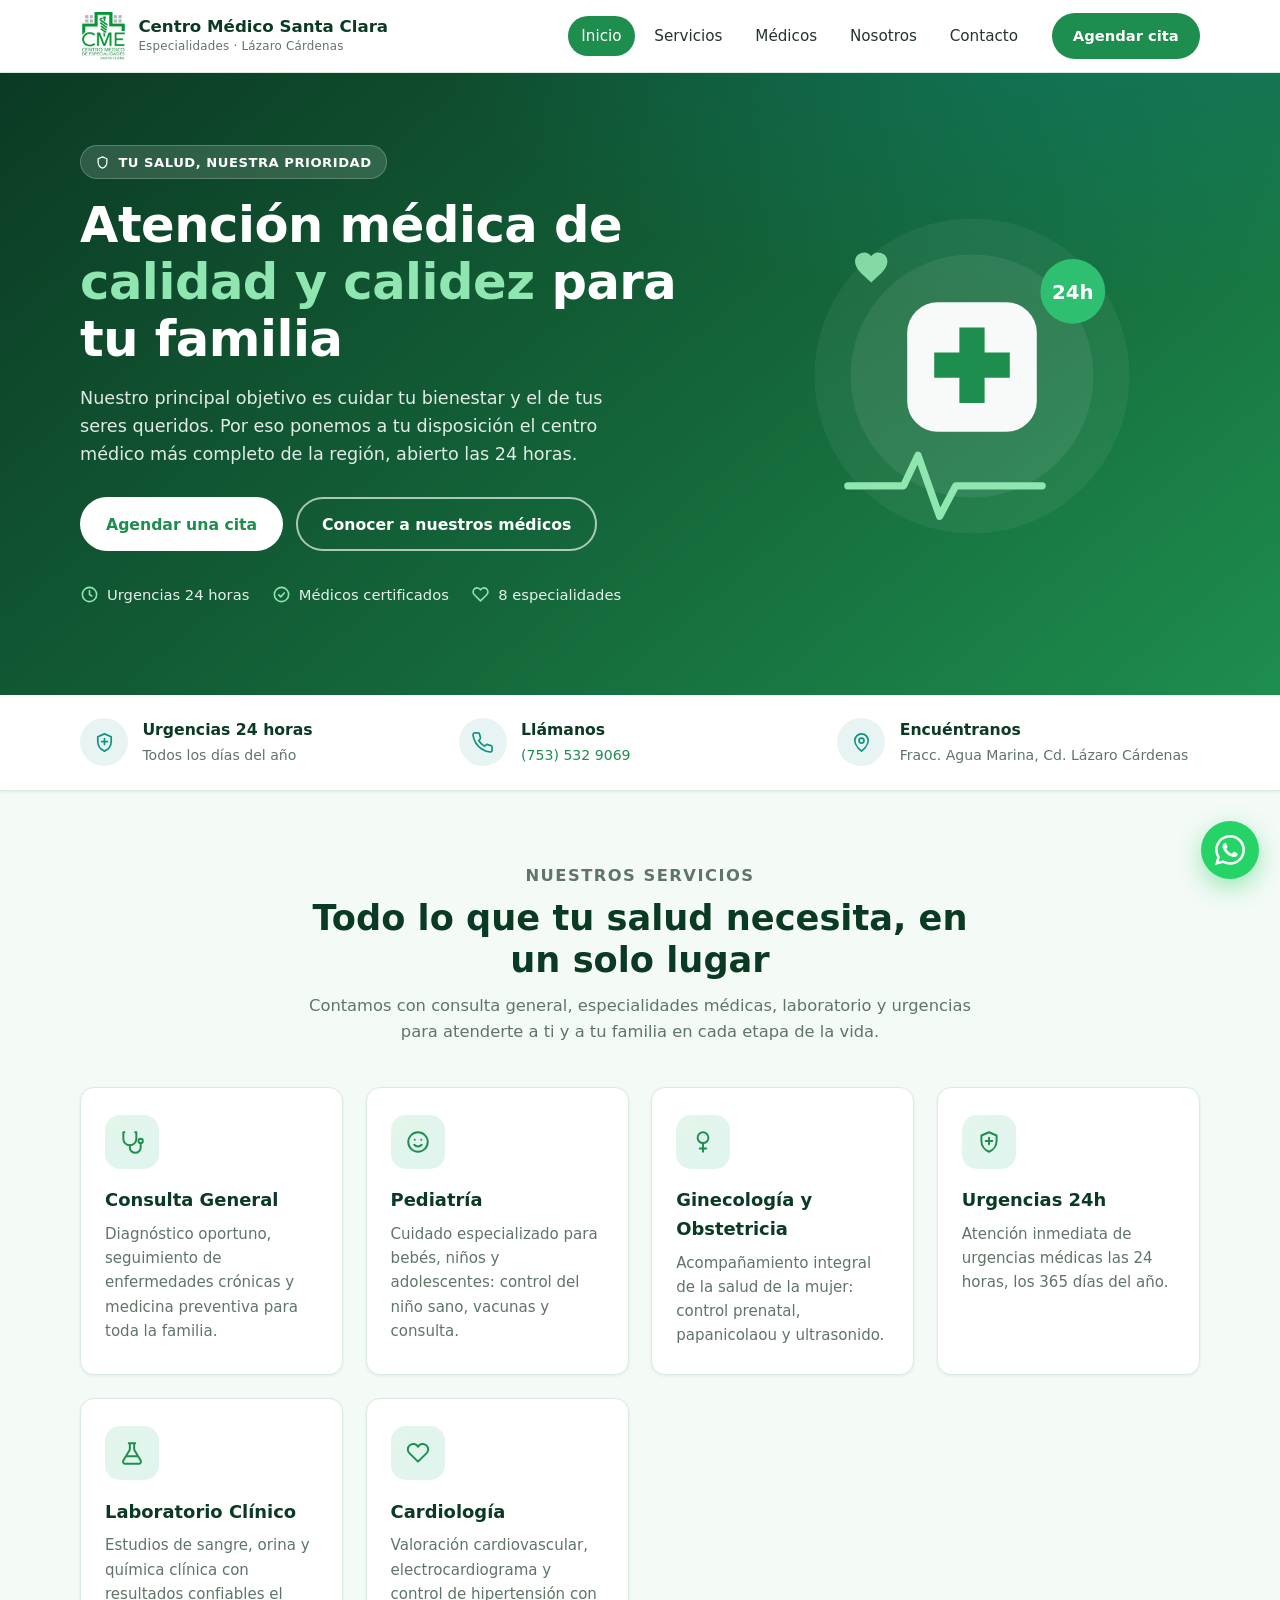
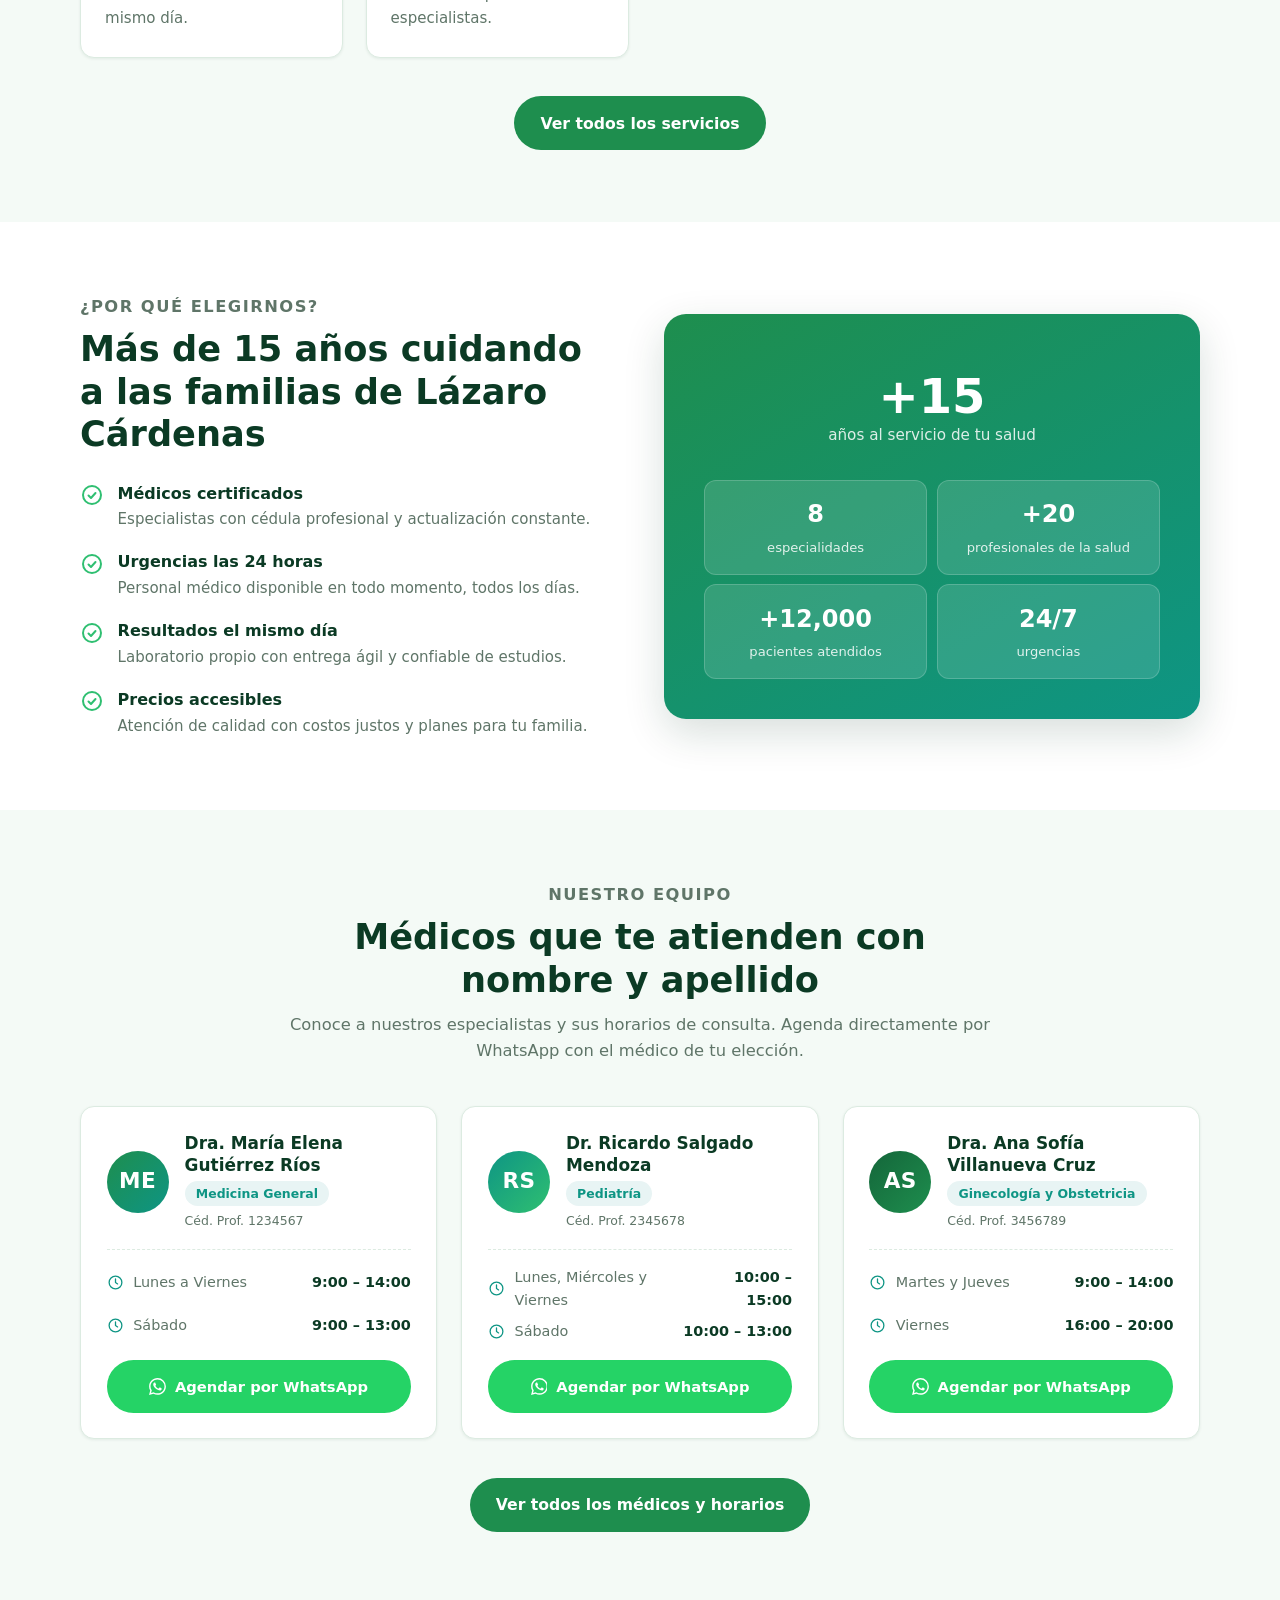
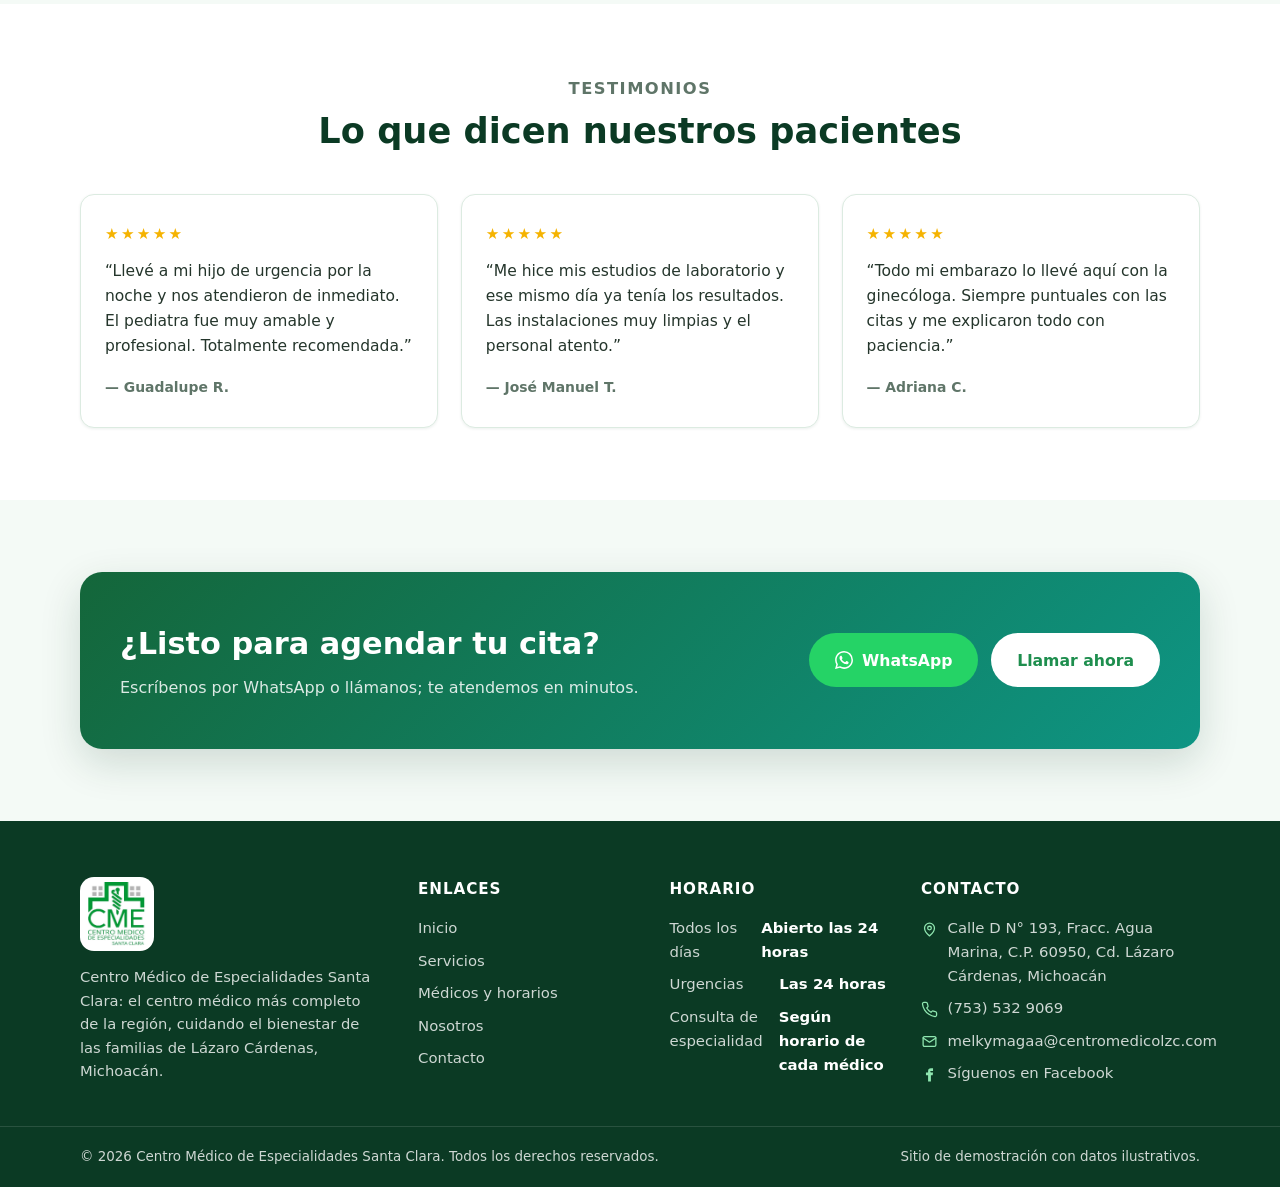
==== index.html @ 8dc86638 "Add files via upload" ====
<!DOCTYPE html>
<html lang="es">
<head>
  <meta charset="UTF-8">
  <meta name="viewport" content="width=device-width, initial-scale=1.0">
  <title>Centro Médico de Especialidades Santa Clara — Lázaro Cárdenas, Michoacán</title>
  <meta name="description" content="Centro Médico de Especialidades Santa Clara en Lázaro Cárdenas, Michoacán: especialidades médicas, laboratorio y urgencias las 24 horas. Agenda tu cita por WhatsApp o teléfono.">
  <meta property="og:title" content="Centro Médico de Especialidades Santa Clara — Lázaro Cárdenas">
  <meta property="og:description" content="El centro médico más completo de la región: especialidades, laboratorio y atención las 24 horas.">
  <meta property="og:type" content="website">
  <meta property="og:locale" content="es_MX">
  <link rel="icon" href="data:image/svg+xml,<svg xmlns='http://www.w3.org/2000/svg' viewBox='0 0 64 64'><rect width='64' height='64' rx='14' fill='%231e8e4e'/><path d='M27 14h10v13h13v10H37v13H27V37H14V27h13z' fill='white'/></svg>">
  <link rel="stylesheet" href="css/styles.css">
</head>
<body>

  <header class="site-header">
    <div class="container header-inner">
      <a class="brand" href="index.html" aria-label="Centro Médico Santa Clara — Inicio">
        <img class="brand-img" src="assets/logo.jpg" alt="Logotipo del Centro Médico de Especialidades Santa Clara">
        <span class="brand-text"><strong>Centro Médico Santa Clara</strong><small>Especialidades · Lázaro Cárdenas</small></span>
      </a>
      <nav class="site-nav" id="siteNav" aria-label="Navegación principal">
        <a href="index.html" class="active">Inicio</a>
        <a href="servicios.html">Servicios</a>
        <a href="medicos.html">Médicos</a>
        <a href="nosotros.html">Nosotros</a>
        <a href="contacto.html">Contacto</a>
      </nav>
      <a href="contacto.html" class="btn btn-primary header-cta">Agendar cita</a>
      <button class="nav-toggle" id="navToggle" aria-label="Abrir menú" aria-expanded="false">
        <svg viewBox="0 0 24 24" fill="none" stroke="currentColor" stroke-width="2" stroke-linecap="round" aria-hidden="true"><path d="M4 7h16M4 12h16M4 17h16"/></svg>
      </button>
    </div>
  </header>

  <main>
    <!-- ============ HERO ============ -->
    <section class="hero">
      <div class="container hero-inner">
        <div>
          <span class="kicker">
            <svg viewBox="0 0 24 24" fill="none" stroke="currentColor" stroke-width="2" stroke-linecap="round" stroke-linejoin="round" aria-hidden="true"><path d="M12 3l7 3v5c0 4.5-3 8.5-7 10-4-1.5-7-5.5-7-10V6z"/></svg>
            Tu salud, nuestra prioridad
          </span>
          <h1>Atención médica de <em>calidad y calidez</em> para tu familia</h1>
          <p class="lead">Nuestro principal objetivo es cuidar tu bienestar y el de tus seres queridos. Por eso ponemos a tu disposición el centro médico más completo de la región, abierto las 24 horas.</p>
          <div class="hero-actions">
            <a href="contacto.html" class="btn btn-light">Agendar una cita</a>
            <a href="medicos.html" class="btn btn-outline">Conocer a nuestros médicos</a>
          </div>
          <ul class="hero-badges">
            <li>
              <svg viewBox="0 0 24 24" fill="none" stroke="currentColor" stroke-width="2" stroke-linecap="round" stroke-linejoin="round" aria-hidden="true"><circle cx="12" cy="12" r="9"/><path d="M12 7v5l3 2"/></svg>
              Urgencias 24 horas
            </li>
            <li>
              <svg viewBox="0 0 24 24" fill="none" stroke="currentColor" stroke-width="2" stroke-linecap="round" stroke-linejoin="round" aria-hidden="true"><circle cx="12" cy="12" r="9"/><path d="m8.5 12.5 2.5 2.5 4.5-5"/></svg>
              Médicos certificados
            </li>
            <li>
              <svg viewBox="0 0 24 24" fill="none" stroke="currentColor" stroke-width="2" stroke-linecap="round" stroke-linejoin="round" aria-hidden="true"><path d="M19.5 12.6 12 20l-7.5-7.4A5 5 0 1 1 12 6.3a5 5 0 1 1 7.5 6.3z"/></svg>
              8 especialidades
            </li>
          </ul>
        </div>
        <div class="hero-art" aria-hidden="true">
          <svg viewBox="0 0 400 400" fill="none">
            <circle cx="200" cy="200" r="175" fill="rgba(255,255,255,0.05)"/>
            <circle cx="200" cy="200" r="135" fill="rgba(255,255,255,0.07)"/>
            <rect x="128" y="118" width="144" height="144" rx="34" fill="#ffffff" opacity="0.96"/>
            <path d="M186 146h28v28h28v28h-28v28h-28v-28h-28v-28h28z" fill="#1e8e4e"/>
            <circle cx="312" cy="106" r="36" fill="#2fbf71"/>
            <text x="312" y="114" text-anchor="middle" font-size="22" font-weight="700" fill="#ffffff" font-family="system-ui, sans-serif">24h</text>
            <path d="M88 96c-11-10-18-15.5-18-23.5a10 10 0 0 1 18-5.6A10 10 0 0 1 106 72.5c0 8-7 13.5-18 23.5z" fill="#8fe6b0" opacity="0.9"/>
            <path d="M62 322h62l16-34 24 68 18-34h96" stroke="#8fe6b0" stroke-width="8" stroke-linecap="round" stroke-linejoin="round"/>
          </svg>
        </div>
      </div>
    </section>

    <!-- ============ FRANJA DE DATOS RÁPIDOS ============ -->
    <section class="strip" aria-label="Información rápida">
      <div class="container strip-inner">
        <div class="strip-item">
          <span class="icon-circle"><svg viewBox="0 0 24 24" fill="none" stroke="currentColor" stroke-width="1.8" stroke-linecap="round" stroke-linejoin="round" aria-hidden="true"><path d="M12 3l7 3v5c0 4.5-3 8.5-7 10-4-1.5-7-5.5-7-10V6z"/><path d="M12 8v6M9 11h6"/></svg></span>
          <div><strong>Urgencias 24 horas</strong><span>Todos los días del año</span></div>
        </div>
        <div class="strip-item">
          <span class="icon-circle"><svg viewBox="0 0 24 24" fill="none" stroke="currentColor" stroke-width="1.8" stroke-linecap="round" stroke-linejoin="round" aria-hidden="true"><path d="M22 16.9v3a2 2 0 0 1-2.2 2 19.8 19.8 0 0 1-8.6-3.1 19.5 19.5 0 0 1-6-6A19.8 19.8 0 0 1 2.1 4.2 2 2 0 0 1 4.1 2h3a2 2 0 0 1 2 1.7c.13.96.36 1.9.7 2.8a2 2 0 0 1-.45 2.1L8.1 9.9a16 16 0 0 0 6 6l1.3-1.25a2 2 0 0 1 2.1-.45c.9.34 1.84.57 2.8.7a2 2 0 0 1 1.7 2z"/></svg></span>
          <div><strong>Llámanos</strong><span><a data-cfg-href="tel" data-cfg="telefono" href="#">(753) 123 4567</a></span></div>
        </div>
        <div class="strip-item">
          <span class="icon-circle"><svg viewBox="0 0 24 24" fill="none" stroke="currentColor" stroke-width="1.8" stroke-linecap="round" stroke-linejoin="round" aria-hidden="true"><path d="M12 21s-7-5.1-7-11a7 7 0 0 1 14 0c0 5.9-7 11-7 11z"/><circle cx="12" cy="10" r="2.6"/></svg></span>
          <div><strong>Encuéntranos</strong><span>Fracc. Agua Marina, Cd. Lázaro Cárdenas</span></div>
        </div>
      </div>
    </section>

    <!-- ============ SERVICIOS DESTACADOS ============ -->
    <section class="section">
      <div class="container">
        <div class="section-head center">
          <p class="eyebrow">Nuestros servicios</p>
          <h2>Todo lo que tu salud necesita, en un solo lugar</h2>
          <p>Contamos con consulta general, especialidades médicas, laboratorio y urgencias para atenderte a ti y a tu familia en cada etapa de la vida.</p>
        </div>
        <div class="cards">
          <article class="card reveal">
            <span class="icon-circle"><svg viewBox="0 0 24 24" fill="none" stroke="currentColor" stroke-width="1.8" stroke-linecap="round" stroke-linejoin="round" aria-hidden="true"><path d="M5 3H4v6a6 6 0 0 0 12 0V3h-1"/><path d="M10 15v2a5 5 0 0 0 10 0v-3"/><circle cx="20" cy="11" r="2"/></svg></span>
            <h3>Consulta General</h3>
            <p>Diagnóstico oportuno, seguimiento de enfermedades crónicas y medicina preventiva para toda la familia.</p>
          </article>
          <article class="card reveal">
            <span class="icon-circle"><svg viewBox="0 0 24 24" fill="none" stroke="currentColor" stroke-width="1.8" stroke-linecap="round" stroke-linejoin="round" aria-hidden="true"><circle cx="12" cy="12" r="9"/><path d="M9 10h.01M15 10h.01"/><path d="M8.5 14.5a4.5 4.5 0 0 0 7 0"/></svg></span>
            <h3>Pediatría</h3>
            <p>Cuidado especializado para bebés, niños y adolescentes: control del niño sano, vacunas y consulta.</p>
          </article>
          <article class="card reveal">
            <span class="icon-circle"><svg viewBox="0 0 24 24" fill="none" stroke="currentColor" stroke-width="1.8" stroke-linecap="round" stroke-linejoin="round" aria-hidden="true"><circle cx="12" cy="8" r="5"/><path d="M12 13v8M9 18h6"/></svg></span>
            <h3>Ginecología y Obstetricia</h3>
            <p>Acompañamiento integral de la salud de la mujer: control prenatal, papanicolaou y ultrasonido.</p>
          </article>
          <article class="card reveal">
            <span class="icon-circle"><svg viewBox="0 0 24 24" fill="none" stroke="currentColor" stroke-width="1.8" stroke-linecap="round" stroke-linejoin="round" aria-hidden="true"><path d="M12 3l7 3v5c0 4.5-3 8.5-7 10-4-1.5-7-5.5-7-10V6z"/><path d="M12 8v6M9 11h6"/></svg></span>
            <h3>Urgencias 24h</h3>
            <p>Atención inmediata de urgencias médicas las 24 horas, los 365 días del año.</p>
          </article>
          <article class="card reveal">
            <span class="icon-circle"><svg viewBox="0 0 24 24" fill="none" stroke="currentColor" stroke-width="1.8" stroke-linecap="round" stroke-linejoin="round" aria-hidden="true"><path d="M9 3h6M10 3v6l-6 10a2 2 0 0 0 1.8 3h12.4a2 2 0 0 0 1.8-3L14 9V3"/><path d="M7.5 15h9"/></svg></span>
            <h3>Laboratorio Clínico</h3>
            <p>Estudios de sangre, orina y química clínica con resultados confiables el mismo día.</p>
          </article>
          <article class="card reveal">
            <span class="icon-circle"><svg viewBox="0 0 24 24" fill="none" stroke="currentColor" stroke-width="1.8" stroke-linecap="round" stroke-linejoin="round" aria-hidden="true"><path d="M19.5 12.6 12 20l-7.5-7.4A5 5 0 1 1 12 6.3a5 5 0 1 1 7.5 6.3z"/></svg></span>
            <h3>Cardiología</h3>
            <p>Valoración cardiovascular, electrocardiograma y control de hipertensión con especialistas.</p>
          </article>
        </div>
        <div class="section-foot">
          <a href="servicios.html" class="btn btn-primary">Ver todos los servicios</a>
        </div>
      </div>
    </section>

    <!-- ============ POR QUÉ ELEGIRNOS ============ -->
    <section class="section alt">
      <div class="container split">
        <div>
          <div class="section-head" style="margin-bottom: 0;">
            <p class="eyebrow">¿Por qué elegirnos?</p>
            <h2>Más de 15 años cuidando a las familias de Lázaro Cárdenas</h2>
          </div>
          <ul class="checklist">
            <li>
              <svg viewBox="0 0 24 24" fill="none" stroke="currentColor" stroke-width="2" stroke-linecap="round" stroke-linejoin="round" aria-hidden="true"><circle cx="12" cy="12" r="9"/><path d="m8.5 12.5 2.5 2.5 4.5-5"/></svg>
              <div><strong>Médicos certificados</strong><span>Especialistas con cédula profesional y actualización constante.</span></div>
            </li>
            <li>
              <svg viewBox="0 0 24 24" fill="none" stroke="currentColor" stroke-width="2" stroke-linecap="round" stroke-linejoin="round" aria-hidden="true"><circle cx="12" cy="12" r="9"/><path d="m8.5 12.5 2.5 2.5 4.5-5"/></svg>
              <div><strong>Urgencias las 24 horas</strong><span>Personal médico disponible en todo momento, todos los días.</span></div>
            </li>
            <li>
              <svg viewBox="0 0 24 24" fill="none" stroke="currentColor" stroke-width="2" stroke-linecap="round" stroke-linejoin="round" aria-hidden="true"><circle cx="12" cy="12" r="9"/><path d="m8.5 12.5 2.5 2.5 4.5-5"/></svg>
              <div><strong>Resultados el mismo día</strong><span>Laboratorio propio con entrega ágil y confiable de estudios.</span></div>
            </li>
            <li>
              <svg viewBox="0 0 24 24" fill="none" stroke="currentColor" stroke-width="2" stroke-linecap="round" stroke-linejoin="round" aria-hidden="true"><circle cx="12" cy="12" r="9"/><path d="m8.5 12.5 2.5 2.5 4.5-5"/></svg>
              <div><strong>Precios accesibles</strong><span>Atención de calidad con costos justos y planes para tu familia.</span></div>
            </li>
          </ul>
        </div>
        <div class="panel-illustration reveal">
          <div class="big-stat"><strong>+15</strong><span>años al servicio de tu salud</span></div>
          <div class="panel-grid">
            <div><strong>8</strong><span>especialidades</span></div>
            <div><strong>+20</strong><span>profesionales de la salud</span></div>
            <div><strong>+12,000</strong><span>pacientes atendidos</span></div>
            <div><strong>24/7</strong><span>urgencias</span></div>
          </div>
        </div>
      </div>
    </section>

    <!-- ============ MÉDICOS DESTACADOS ============ -->
    <section class="section">
      <div class="container">
        <div class="section-head center">
          <p class="eyebrow">Nuestro equipo</p>
          <h2>Médicos que te atienden con nombre y apellido</h2>
          <p>Conoce a nuestros especialistas y sus horarios de consulta. Agenda directamente por WhatsApp con el médico de tu elección.</p>
        </div>
        <div class="docs-grid" id="medicosDestacados"></div>
        <div class="section-foot">
          <a href="medicos.html" class="btn btn-primary">Ver todos los médicos y horarios</a>
        </div>
      </div>
    </section>

    <!-- ============ TESTIMONIOS ============ -->
    <section class="section alt">
      <div class="container">
        <div class="section-head center">
          <p class="eyebrow">Testimonios</p>
          <h2>Lo que dicen nuestros pacientes</h2>
        </div>
        <div class="testimonios">
          <article class="testimonio reveal">
            <div class="stars" aria-label="5 estrellas">★★★★★</div>
            <blockquote>“Llevé a mi hijo de urgencia por la noche y nos atendieron de inmediato. El pediatra fue muy amable y profesional. Totalmente recomendada.”</blockquote>
            <cite>— Guadalupe R.</cite>
          </article>
          <article class="testimonio reveal">
            <div class="stars" aria-label="5 estrellas">★★★★★</div>
            <blockquote>“Me hice mis estudios de laboratorio y ese mismo día ya tenía los resultados. Las instalaciones muy limpias y el personal atento.”</blockquote>
            <cite>— José Manuel T.</cite>
          </article>
          <article class="testimonio reveal">
            <div class="stars" aria-label="5 estrellas">★★★★★</div>
            <blockquote>“Todo mi embarazo lo llevé aquí con la ginecóloga. Siempre puntuales con las citas y me explicaron todo con paciencia.”</blockquote>
            <cite>— Adriana C.</cite>
          </article>
        </div>
      </div>
    </section>

    <!-- ============ CTA FINAL ============ -->
    <section class="section">
      <div class="container">
        <div class="cta-banner reveal">
          <div>
            <h2>¿Listo para agendar tu cita?</h2>
            <p>Escríbenos por WhatsApp o llámanos; te atendemos en minutos.</p>
          </div>
          <div class="actions">
            <a href="#" data-cfg-href="wa" target="_blank" rel="noopener" class="btn btn-whatsapp">
              <svg viewBox="0 0 24 24" fill="currentColor" aria-hidden="true"><path d="M17.472 14.382c-.297-.149-1.758-.867-2.03-.967-.273-.099-.471-.148-.67.15-.197.297-.767.966-.94 1.164-.173.199-.347.223-.644.075-.297-.15-1.255-.463-2.39-1.475-.883-.788-1.48-1.761-1.653-2.059-.173-.297-.018-.458.13-.606.134-.133.297-.347.446-.52.149-.174.198-.298.297-.497.1-.198.05-.371-.025-.52-.075-.149-.669-1.612-.916-2.207-.242-.579-.487-.5-.669-.51-.173-.008-.371-.01-.57-.01-.198 0-.52.074-.792.372-.272.297-1.04 1.016-1.04 2.479 0 1.462 1.065 2.875 1.213 3.074.149.198 2.096 3.2 5.077 4.487.709.306 1.262.489 1.694.625.712.227 1.36.195 1.871.118.571-.085 1.758-.719 2.006-1.413.248-.694.248-1.289.173-1.413-.074-.124-.272-.198-.57-.347m-5.421 7.403h-.004a9.87 9.87 0 01-5.031-1.378l-.361-.214-3.741.982.998-3.648-.235-.374a9.86 9.86 0 01-1.51-5.26c.001-5.45 4.436-9.884 9.888-9.884 2.64 0 5.122 1.03 6.988 2.898a9.825 9.825 0 012.893 6.994c-.003 5.45-4.437 9.884-9.885 9.884m8.413-18.297A11.815 11.815 0 0012.05 0C5.495 0 .16 5.335.157 11.892c0 2.096.547 4.142 1.588 5.945L.057 24l6.305-1.654a11.882 11.882 0 005.683 1.448h.005c6.554 0 11.89-5.335 11.893-11.893a11.821 11.821 0 00-3.48-8.413z"/></svg>
              WhatsApp
            </a>
            <a href="#" data-cfg-href="tel" class="btn btn-light">Llamar ahora</a>
          </div>
        </div>
      </div>
    </section>
  </main>

  <!-- ============ PIE DE PÁGINA ============ -->
  <footer class="site-footer">
    <div class="container footer-grid">
      <div class="footer-brand">
        <img class="footer-logo" src="assets/logo.jpg" alt="Logotipo CME Santa Clara">
        <p>Centro Médico de Especialidades Santa Clara: el centro médico más completo de la región, cuidando el bienestar de las familias de Lázaro Cárdenas, Michoacán.</p>
      </div>
      <div>
        <h4>Enlaces</h4>
        <ul>
          <li><a href="index.html">Inicio</a></li>
          <li><a href="servicios.html">Servicios</a></li>
          <li><a href="medicos.html">Médicos y horarios</a></li>
          <li><a href="nosotros.html">Nosotros</a></li>
          <li><a href="contacto.html">Contacto</a></li>
        </ul>
      </div>
      <div>
        <h4>Horario</h4>
        <ul class="footer-horario" data-horario-general></ul>
      </div>
      <div>
        <h4>Contacto</h4>
        <ul class="footer-contacto">
          <li>
            <svg viewBox="0 0 24 24" fill="none" stroke="currentColor" stroke-width="1.8" stroke-linecap="round" stroke-linejoin="round" aria-hidden="true"><path d="M12 21s-7-5.1-7-11a7 7 0 0 1 14 0c0 5.9-7 11-7 11z"/><circle cx="12" cy="10" r="2.6"/></svg>
            <span data-cfg="direccion"></span>
          </li>
          <li>
            <svg viewBox="0 0 24 24" fill="none" stroke="currentColor" stroke-width="1.8" stroke-linecap="round" stroke-linejoin="round" aria-hidden="true"><path d="M22 16.9v3a2 2 0 0 1-2.2 2 19.8 19.8 0 0 1-8.6-3.1 19.5 19.5 0 0 1-6-6A19.8 19.8 0 0 1 2.1 4.2 2 2 0 0 1 4.1 2h3a2 2 0 0 1 2 1.7c.13.96.36 1.9.7 2.8a2 2 0 0 1-.45 2.1L8.1 9.9a16 16 0 0 0 6 6l1.3-1.25a2 2 0 0 1 2.1-.45c.9.34 1.84.57 2.8.7a2 2 0 0 1 1.7 2z"/></svg>
            <a data-cfg-href="tel" data-cfg="telefono" href="#"></a>
          </li>
          <li>
            <svg viewBox="0 0 24 24" fill="none" stroke="currentColor" stroke-width="1.8" stroke-linecap="round" stroke-linejoin="round" aria-hidden="true"><rect x="3" y="5" width="18" height="14" rx="2"/><path d="m3 7 9 6 9-6"/></svg>
            <a data-cfg-href="mailto" data-cfg="email" href="#"></a>
          </li>
          <li>
            <svg viewBox="0 0 24 24" fill="currentColor" aria-hidden="true"><path d="M14 9h3l-.5 4H14v9h-4v-9H7V9h3V7a4 4 0 0 1 4-4h3v4h-3a1 1 0 0 0-1 1z"/></svg>
            <a href="https://www.facebook.com/profile.php?id=100057571564324" target="_blank" rel="noopener">Síguenos en Facebook</a>
          </li>
        </ul>
      </div>
    </div>
    <div class="footer-bottom">
      <div class="container footer-bottom-inner">
        <span>© <span id="anio"></span> Centro Médico de Especialidades Santa Clara. Todos los derechos reservados.</span>
        <span>Sitio de demostración con datos ilustrativos.</span>
      </div>
    </div>
  </footer>

  <script src="js/config.js"></script>
  <script src="js/data.js"></script>
  <script src="js/main.js"></script>
  <script src="js/medicos.js"></script>
</body>
</html>
---- css/styles.css ----
/* ============================================================
   Centro Médico de Especialidades Santa Clara — Hoja de estilos global
   ============================================================ */

/* ---------- Variables y reset ---------- */
:root {
  /* Paleta verde tomada del logotipo CME Santa Clara */
  --c-primary: #1e8e4e;
  --c-primary-dark: #14663a;
  --c-navy: #0b3a24;
  --c-teal: #0e9584;
  --c-green: #2fbf71;
  --c-wa: #25d366;
  --c-wa-dark: #1da851;
  --c-bg: #f4faf6;
  --c-surface: #ffffff;
  --c-text: #24352b;
  --c-muted: #5f7568;
  --c-border: #dcebe1;
  --radius: 14px;
  --radius-sm: 9px;
  --shadow-sm: 0 1px 3px rgba(11, 58, 36, 0.08);
  --shadow-md: 0 6px 22px rgba(11, 58, 36, 0.10);
  --shadow-lg: 0 14px 40px rgba(11, 58, 36, 0.16);
  --font: system-ui, -apple-system, "Segoe UI", Roboto, "Helvetica Neue", Arial, sans-serif;
}

*, *::before, *::after { box-sizing: border-box; margin: 0; padding: 0; }

html { scroll-behavior: smooth; }

body {
  font-family: var(--font);
  color: var(--c-text);
  background: var(--c-bg);
  line-height: 1.6;
  -webkit-font-smoothing: antialiased;
}

img, svg { display: block; max-width: 100%; }

a { color: var(--c-primary); text-decoration: none; }
a:hover { text-decoration: none; }

ul { list-style: none; }

:focus-visible {
  outline: 3px solid rgba(11, 93, 138, 0.45);
  outline-offset: 2px;
  border-radius: 4px;
}

.container {
  width: min(1120px, 100% - 2.5rem);
  margin-inline: auto;
}

/* ---------- Botones ---------- */
.btn {
  display: inline-flex;
  align-items: center;
  justify-content: center;
  gap: 0.55rem;
  padding: 0.78rem 1.5rem;
  border-radius: 999px;
  border: 2px solid transparent;
  font-weight: 600;
  font-size: 0.98rem;
  cursor: pointer;
  transition: transform 0.15s ease, box-shadow 0.15s ease, background 0.15s ease;
  white-space: nowrap;
}
.btn:hover { transform: translateY(-2px); box-shadow: var(--shadow-md); }
.btn:active { transform: translateY(0); }
.btn svg { width: 1.15em; height: 1.15em; flex: none; }

.btn-primary { background: var(--c-primary); color: #fff; }
.btn-primary:hover { background: var(--c-primary-dark); }

.btn-light { background: #fff; color: var(--c-primary); }

.btn-outline {
  background: transparent;
  color: #fff;
  border-color: rgba(255, 255, 255, 0.65);
}
.btn-outline:hover { background: rgba(255, 255, 255, 0.12); }

.btn-whatsapp { background: var(--c-wa); color: #fff; }
.btn-whatsapp:hover { background: var(--c-wa-dark); }

.btn[disabled] {
  opacity: 0.55;
  cursor: not-allowed;
  transform: none !important;
  box-shadow: none !important;
}

/* ---------- Encabezado / navegación ---------- */
.site-header {
  position: sticky;
  top: 0;
  z-index: 100;
  background: rgba(255, 255, 255, 0.94);
  backdrop-filter: blur(8px);
  border-bottom: 1px solid var(--c-border);
}

.header-inner {
  display: flex;
  align-items: center;
  gap: 1.25rem;
  min-height: 72px;
}

.brand {
  display: flex;
  align-items: center;
  gap: 0.65rem;
  margin-right: auto;
}
.brand-logo {
  width: 42px;
  height: 42px;
  border-radius: 11px;
  background: linear-gradient(135deg, var(--c-primary), var(--c-teal));
  display: grid;
  place-items: center;
  color: #fff;
  flex: none;
}
.brand-logo svg { width: 22px; height: 22px; }
.brand-img {
  width: 48px;
  height: 48px;
  object-fit: contain;
  flex: none;
}
.footer-logo {
  width: 74px;
  height: 74px;
  object-fit: contain;
  background: #fff;
  border-radius: 14px;
  padding: 5px;
  margin-bottom: 0.9rem;
}
.brand-text { line-height: 1.15; }
.brand-text strong { display: block; color: var(--c-navy); font-size: 1.04rem; }
.brand-text small { color: var(--c-muted); font-size: 0.74rem; letter-spacing: 0.02em; }

.site-nav { display: flex; gap: 0.35rem; }
.site-nav a {
  padding: 0.5rem 0.85rem;
  border-radius: 999px;
  color: var(--c-text);
  font-weight: 500;
  font-size: 0.95rem;
  transition: background 0.15s ease, color 0.15s ease;
}
.site-nav a:hover { background: #e8f5ec; color: var(--c-primary); }
.site-nav a.active { background: var(--c-primary); color: #fff; }

.header-cta { padding: 0.6rem 1.2rem; font-size: 0.92rem; }

.nav-toggle {
  display: none;
  background: none;
  border: none;
  cursor: pointer;
  color: var(--c-navy);
  padding: 0.4rem;
}
.nav-toggle svg { width: 28px; height: 28px; }

@media (max-width: 860px) {
  .header-cta { display: none; }
  .nav-toggle { display: block; }
  .site-nav {
    position: absolute;
    top: 100%;
    left: 0;
    right: 0;
    flex-direction: column;
    gap: 0.25rem;
    background: #fff;
    border-bottom: 1px solid var(--c-border);
    box-shadow: var(--shadow-md);
    padding: 0.9rem 1.25rem 1.2rem;
    display: none;
  }
  .site-nav.open { display: flex; }
  .site-nav a { padding: 0.75rem 1rem; border-radius: var(--radius-sm); }
}

/* ---------- Hero (inicio) ---------- */
.hero {
  background:
    radial-gradient(1100px 500px at 85% -10%, rgba(14, 149, 148, 0.35), transparent 60%),
    linear-gradient(140deg, var(--c-navy) 0%, var(--c-primary-dark) 55%, var(--c-primary) 100%);
  color: #fff;
  padding: 4.5rem 0 5.5rem;
  position: relative;
  overflow: hidden;
}

.hero-inner {
  display: grid;
  grid-template-columns: 1.15fr 0.85fr;
  gap: 3rem;
  align-items: center;
}

.kicker {
  display: inline-flex;
  align-items: center;
  gap: 0.5rem;
  background: rgba(255, 255, 255, 0.14);
  border: 1px solid rgba(255, 255, 255, 0.22);
  padding: 0.35rem 0.9rem;
  border-radius: 999px;
  font-size: 0.82rem;
  font-weight: 600;
  letter-spacing: 0.04em;
  text-transform: uppercase;
  margin-bottom: 1.1rem;
}
.kicker svg { width: 15px; height: 15px; }

.hero h1 {
  font-size: clamp(2rem, 4.5vw, 3.1rem);
  line-height: 1.15;
  margin-bottom: 1rem;
  letter-spacing: -0.01em;
}
.hero h1 em { font-style: normal; color: #8fe6b0; }

.hero p.lead {
  font-size: 1.1rem;
  color: rgba(255, 255, 255, 0.88);
  max-width: 34rem;
  margin-bottom: 1.8rem;
}

.hero-actions { display: flex; flex-wrap: wrap; gap: 0.8rem; margin-bottom: 2rem; }

.hero-badges { display: flex; flex-wrap: wrap; gap: 1.4rem; }
.hero-badges li {
  display: flex;
  align-items: center;
  gap: 0.5rem;
  font-size: 0.92rem;
  color: rgba(255, 255, 255, 0.9);
  font-weight: 500;
}
.hero-badges svg { width: 19px; height: 19px; color: #8fe6b0; flex: none; }

.hero-art { position: relative; display: grid; place-items: center; }
.hero-art svg { width: min(360px, 90%); height: auto; }

.hero-ecg {
  position: absolute;
  bottom: 0;
  left: 0;
  right: 0;
  height: 60px;
  opacity: 0.35;
  pointer-events: none;
}
.hero-ecg svg { width: 100%; height: 100%; }

@media (max-width: 860px) {
  .hero { padding: 3rem 0 4rem; }
  .hero-inner { grid-template-columns: 1fr; gap: 2rem; }
  .hero-art { display: none; }
}

/* ---------- Franja de datos rápidos ---------- */
.strip {
  background: #fff;
  border-bottom: 1px solid var(--c-border);
  box-shadow: var(--shadow-sm);
}
.strip-inner {
  display: grid;
  grid-template-columns: repeat(3, 1fr);
  gap: 1rem;
  padding: 1.4rem 0;
}
.strip-item { display: flex; align-items: center; gap: 0.9rem; }
.strip-item .icon-circle {
  width: 48px;
  height: 48px;
  border-radius: 50%;
  background: #e8f4f4;
  color: var(--c-teal);
  display: grid;
  place-items: center;
  flex: none;
}
.strip-item .icon-circle svg { width: 23px; height: 23px; }
.strip-item strong { display: block; color: var(--c-navy); font-size: 0.98rem; }
.strip-item span { color: var(--c-muted); font-size: 0.88rem; }

@media (max-width: 760px) {
  .strip-inner { grid-template-columns: 1fr; gap: 0.9rem; }
}

/* ---------- Secciones genéricas ---------- */
.section { padding: 4.5rem 0; }
.section.alt { background: #fff; }

.section-head { max-width: 44rem; margin-bottom: 2.6rem; }
.section-head.center { margin-inline: auto; text-align: center; }

.eyebrow {
  color: var(--c-teal);
  font-weight: 700;
  font-size: 0.82rem;
  text-transform: uppercase;
  letter-spacing: 0.09em;
  margin-bottom: 0.5rem;
}
.section-head h2 {
  font-size: clamp(1.6rem, 3vw, 2.2rem);
  color: var(--c-navy);
  line-height: 1.2;
  margin-bottom: 0.7rem;
}
.section-head p { color: var(--c-muted); font-size: 1.02rem; }

/* ---------- Tarjetas de servicios ---------- */
.cards {
  display: grid;
  grid-template-columns: repeat(auto-fill, minmax(255px, 1fr));
  gap: 1.4rem;
}

.card {
  background: var(--c-surface);
  border: 1px solid var(--c-border);
  border-radius: var(--radius);
  padding: 1.7rem 1.5rem;
  box-shadow: var(--shadow-sm);
  transition: transform 0.18s ease, box-shadow 0.18s ease;
}
.card:hover { transform: translateY(-5px); box-shadow: var(--shadow-md); }

.card .icon-circle {
  width: 54px;
  height: 54px;
  border-radius: 15px;
  background: linear-gradient(135deg, #e3f6ea, #e0f4f0);
  color: var(--c-primary);
  display: grid;
  place-items: center;
  margin-bottom: 1.1rem;
}
.card .icon-circle svg { width: 26px; height: 26px; }

.card h3 { color: var(--c-navy); font-size: 1.12rem; margin-bottom: 0.45rem; }
.card p { color: var(--c-muted); font-size: 0.94rem; }

.section-foot { text-align: center; margin-top: 2.4rem; }

/* ---------- Por qué elegirnos ---------- */
.split {
  display: grid;
  grid-template-columns: 1fr 1fr;
  gap: 3rem;
  align-items: center;
}

.checklist { display: grid; gap: 1.1rem; margin-top: 1.6rem; }
.checklist li { display: flex; gap: 0.85rem; align-items: flex-start; }
.checklist svg {
  width: 24px;
  height: 24px;
  color: var(--c-green);
  flex: none;
  margin-top: 0.15rem;
}
.checklist strong { display: block; color: var(--c-navy); }
.checklist span { color: var(--c-muted); font-size: 0.94rem; }

.panel-illustration {
  background: linear-gradient(150deg, var(--c-primary) 0%, var(--c-teal) 100%);
  border-radius: 22px;
  padding: 2.5rem;
  color: #fff;
  box-shadow: var(--shadow-lg);
}
.panel-illustration .big-stat { text-align: center; padding: 1rem 0; }
.panel-illustration .big-stat strong {
  display: block;
  font-size: 3rem;
  line-height: 1.1;
}
.panel-illustration .big-stat span { opacity: 0.85; font-size: 0.95rem; }
.panel-grid {
  display: grid;
  grid-template-columns: 1fr 1fr;
  gap: 0.6rem;
  margin-top: 1rem;
}
.panel-grid div {
  background: rgba(255, 255, 255, 0.13);
  border: 1px solid rgba(255, 255, 255, 0.18);
  border-radius: 12px;
  padding: 0.9rem;
  text-align: center;
}
.panel-grid strong { display: block; font-size: 1.5rem; }
.panel-grid span { font-size: 0.82rem; opacity: 0.85; }

@media (max-width: 860px) {
  .split { grid-template-columns: 1fr; gap: 2rem; }
}

/* ---------- Médicos ---------- */
.filtros {
  display: flex;
  flex-wrap: wrap;
  gap: 0.55rem;
  margin-bottom: 2.2rem;
}
.chip {
  border: 1.5px solid var(--c-border);
  background: #fff;
  color: var(--c-text);
  padding: 0.45rem 1.05rem;
  border-radius: 999px;
  font-size: 0.9rem;
  font-weight: 500;
  cursor: pointer;
  transition: all 0.15s ease;
}
.chip:hover { border-color: var(--c-primary); color: var(--c-primary); }
.chip.active {
  background: var(--c-primary);
  border-color: var(--c-primary);
  color: #fff;
}

.docs-grid {
  display: grid;
  grid-template-columns: repeat(auto-fill, minmax(310px, 1fr));
  gap: 1.5rem;
}

.doc-card {
  background: var(--c-surface);
  border: 1px solid var(--c-border);
  border-radius: var(--radius);
  padding: 1.6rem;
  box-shadow: var(--shadow-sm);
  display: flex;
  flex-direction: column;
  gap: 1.1rem;
  transition: transform 0.18s ease, box-shadow 0.18s ease;
}
.doc-card:hover { transform: translateY(-5px); box-shadow: var(--shadow-md); }

.doc-head { display: flex; gap: 1rem; align-items: center; }
.doc-avatar {
  width: 62px;
  height: 62px;
  border-radius: 50%;
  display: grid;
  place-items: center;
  color: #fff;
  font-weight: 700;
  font-size: 1.35rem;
  letter-spacing: 0.02em;
  flex: none;
}
.doc-head h3 { color: var(--c-navy); font-size: 1.06rem; line-height: 1.3; }

.doc-esp {
  display: inline-block;
  background: #e8f4f4;
  color: var(--c-teal);
  font-size: 0.78rem;
  font-weight: 700;
  padding: 0.16rem 0.7rem;
  border-radius: 999px;
  margin-top: 0.3rem;
}
.doc-ced {
  display: block;
  color: var(--c-muted);
  font-size: 0.78rem;
  margin-top: 0.3rem;
}

.doc-horario {
  display: grid;
  gap: 0.5rem;
  border-top: 1px dashed var(--c-border);
  padding-top: 1rem;
  flex: 1;
}
.doc-horario li {
  display: flex;
  align-items: center;
  gap: 0.6rem;
  font-size: 0.9rem;
}
.doc-horario svg { width: 17px; height: 17px; color: var(--c-teal); flex: none; }
.doc-horario span { color: var(--c-muted); }
.doc-horario strong { color: var(--c-navy); margin-left: auto; text-align: right; }

.doc-card .btn { width: 100%; font-size: 0.92rem; }

.nota {
  margin-top: 2rem;
  background: #eef9f2;
  border: 1px solid #d3ecdc;
  border-left: 4px solid var(--c-primary);
  border-radius: var(--radius-sm);
  padding: 1rem 1.2rem;
  color: var(--c-muted);
  font-size: 0.92rem;
}

/* ---------- Testimonios ---------- */
.testimonios {
  display: grid;
  grid-template-columns: repeat(auto-fit, minmax(270px, 1fr));
  gap: 1.4rem;
}
.testimonio {
  background: #fff;
  border: 1px solid var(--c-border);
  border-radius: var(--radius);
  padding: 1.7rem 1.5rem;
  box-shadow: var(--shadow-sm);
}
.testimonio .stars { color: #f5b301; letter-spacing: 0.15em; margin-bottom: 0.8rem; font-size: 0.95rem; }
.testimonio blockquote { color: var(--c-text); font-size: 0.97rem; margin-bottom: 1rem; }
.testimonio cite {
  font-style: normal;
  color: var(--c-muted);
  font-size: 0.87rem;
  font-weight: 600;
}

/* ---------- Banner CTA ---------- */
.cta-banner {
  background: linear-gradient(135deg, var(--c-primary-dark), var(--c-teal));
  border-radius: 22px;
  color: #fff;
  padding: 3rem 2.5rem;
  display: flex;
  flex-wrap: wrap;
  align-items: center;
  justify-content: space-between;
  gap: 1.6rem;
  box-shadow: var(--shadow-lg);
}
.cta-banner h2 { font-size: clamp(1.4rem, 2.6vw, 1.9rem); margin-bottom: 0.4rem; }
.cta-banner p { color: rgba(255, 255, 255, 0.85); }
.cta-banner .actions { display: flex; flex-wrap: wrap; gap: 0.8rem; }

/* ---------- Encabezado de página interior ---------- */
.page-hero {
  background:
    radial-gradient(900px 300px at 90% -30%, rgba(14, 149, 148, 0.4), transparent 60%),
    linear-gradient(140deg, var(--c-navy), var(--c-primary));
  color: #fff;
  padding: 3.3rem 0;
}
.page-hero h1 { font-size: clamp(1.8rem, 3.5vw, 2.5rem); margin-bottom: 0.6rem; }
.page-hero p { color: rgba(255, 255, 255, 0.85); max-width: 40rem; font-size: 1.05rem; }
.breadcrumb { font-size: 0.85rem; margin-bottom: 0.9rem; color: rgba(255, 255, 255, 0.7); }
.breadcrumb a { color: rgba(255, 255, 255, 0.9); }

/* ---------- Nosotros ---------- */
.valores {
  display: grid;
  grid-template-columns: repeat(auto-fit, minmax(240px, 1fr));
  gap: 1.4rem;
}

.stats-band {
  background: linear-gradient(135deg, var(--c-primary-dark), var(--c-primary));
  color: #fff;
  padding: 3rem 0;
}
.stats-grid {
  display: grid;
  grid-template-columns: repeat(4, 1fr);
  gap: 1.5rem;
  text-align: center;
}
.stats-grid strong { display: block; font-size: 2.4rem; line-height: 1.15; }
.stats-grid span { opacity: 0.85; font-size: 0.92rem; }

@media (max-width: 760px) {
  .stats-grid { grid-template-columns: repeat(2, 1fr); }
}

/* ---------- Contacto ---------- */
.contact-layout {
  display: grid;
  grid-template-columns: 1.05fr 0.95fr;
  gap: 2.5rem;
  align-items: start;
}
@media (max-width: 900px) {
  .contact-layout { grid-template-columns: 1fr; }
}

.form-card {
  background: #fff;
  border: 1px solid var(--c-border);
  border-radius: var(--radius);
  padding: 2rem;
  box-shadow: var(--shadow-md);
}
.form-card h2 { color: var(--c-navy); font-size: 1.3rem; margin-bottom: 0.4rem; }
.form-card > p { color: var(--c-muted); font-size: 0.94rem; margin-bottom: 1.5rem; }

.form { display: grid; gap: 1.1rem; }
.form label {
  display: block;
  font-weight: 600;
  font-size: 0.9rem;
  color: var(--c-navy);
  margin-bottom: 0.35rem;
}
.form input,
.form select,
.form textarea {
  width: 100%;
  padding: 0.75rem 0.95rem;
  border: 1.5px solid var(--c-border);
  border-radius: var(--radius-sm);
  font-family: inherit;
  font-size: 0.96rem;
  color: var(--c-text);
  background: #fbfdfe;
  transition: border-color 0.15s ease;
}
.form input:focus,
.form select:focus,
.form textarea:focus {
  outline: none;
  border-color: var(--c-primary);
  background: #fff;
}
.form textarea { resize: vertical; min-height: 110px; }

.form .field.error input,
.form .field.error select,
.form .field.error textarea { border-color: #d64545; }
.field-error {
  color: #d64545;
  font-size: 0.8rem;
  margin-top: 0.3rem;
  display: none;
}
.field.error .field-error { display: block; }

.form-actions { display: flex; flex-wrap: wrap; gap: 0.8rem; margin-top: 0.3rem; }
.form-actions .btn { flex: 1; min-width: 200px; }

.form-status {
  font-size: 0.92rem;
  font-weight: 600;
  display: none;
  padding: 0.8rem 1rem;
  border-radius: var(--radius-sm);
}
.form-status.ok { display: block; background: #e6f7ee; color: #1c7a4b; border: 1px solid #bce5d0; }
.form-status.err { display: block; background: #fdecec; color: #b93232; border: 1px solid #f3c6c6; }
.form-status.info { display: block; background: #eef9f2; color: var(--c-primary); border: 1px solid #d3ecdc; }

.contact-info { display: grid; gap: 1.3rem; }
.info-card {
  background: #fff;
  border: 1px solid var(--c-border);
  border-radius: var(--radius);
  padding: 1.4rem 1.5rem;
  box-shadow: var(--shadow-sm);
  display: flex;
  gap: 1rem;
  align-items: flex-start;
}
.info-card .icon-circle {
  width: 46px;
  height: 46px;
  border-radius: 13px;
  background: #e8f4f4;
  color: var(--c-teal);
  display: grid;
  place-items: center;
  flex: none;
}
.info-card .icon-circle svg { width: 22px; height: 22px; }
.info-card h3 { color: var(--c-navy); font-size: 1rem; margin-bottom: 0.25rem; }
.info-card p, .info-card li { color: var(--c-muted); font-size: 0.92rem; }
.info-card a { font-weight: 600; }
.info-card ul { display: grid; gap: 0.25rem; }
.info-card li { display: flex; justify-content: space-between; gap: 1rem; }
.info-card li strong { color: var(--c-navy); font-weight: 600; }

.map-wrap {
  border-radius: var(--radius);
  overflow: hidden;
  border: 1px solid var(--c-border);
  box-shadow: var(--shadow-sm);
  margin-top: 2.5rem;
}
.map-wrap iframe {
  width: 100%;
  height: 380px;
  border: 0;
  display: block;
}

/* ---------- Pie de página ---------- */
.site-footer {
  background: var(--c-navy);
  color: rgba(255, 255, 255, 0.8);
  padding: 3.5rem 0 0;
  margin-top: auto;
}
.footer-grid {
  display: grid;
  grid-template-columns: 1.4fr 1fr 1fr 1.2fr;
  gap: 2.2rem;
  padding-bottom: 2.5rem;
}
.site-footer h4 {
  color: #fff;
  font-size: 0.95rem;
  text-transform: uppercase;
  letter-spacing: 0.06em;
  margin-bottom: 1rem;
}
.site-footer a { color: rgba(255, 255, 255, 0.8); }
.site-footer a:hover { color: #8fe6b0; }
.footer-brand .brand-logo { margin-bottom: 0.9rem; }
.footer-brand p { font-size: 0.92rem; max-width: 26rem; }
.site-footer ul { display: grid; gap: 0.55rem; font-size: 0.93rem; }
.footer-contacto li { display: flex; gap: 0.6rem; align-items: flex-start; }
.footer-contacto svg { width: 17px; height: 17px; color: #8fe6b0; flex: none; margin-top: 0.22rem; }
.footer-horario li { display: flex; justify-content: space-between; gap: 1rem; }
.footer-horario strong { color: #fff; font-weight: 600; }

.footer-bottom {
  border-top: 1px solid rgba(255, 255, 255, 0.12);
  padding: 1.2rem 0;
  font-size: 0.84rem;
}
.footer-bottom-inner {
  display: flex;
  flex-wrap: wrap;
  justify-content: space-between;
  gap: 0.5rem;
}

@media (max-width: 900px) {
  .footer-grid { grid-template-columns: 1fr 1fr; }
}
@media (max-width: 560px) {
  .footer-grid { grid-template-columns: 1fr; }
}

/* ---------- Botón flotante de WhatsApp ---------- */
.wa-float {
  position: fixed;
  right: 1.3rem;
  bottom: 1.3rem;
  z-index: 90;
  width: 58px;
  height: 58px;
  border-radius: 50%;
  background: var(--c-wa);
  color: #fff;
  display: grid;
  place-items: center;
  box-shadow: 0 8px 24px rgba(37, 211, 102, 0.45);
  transition: transform 0.15s ease, background 0.15s ease;
}
.wa-float:hover { transform: scale(1.08); background: var(--c-wa-dark); }
.wa-float svg { width: 30px; height: 30px; }

/* ---------- Animación de aparición ---------- */
.reveal {
  opacity: 0;
  transform: translateY(18px);
  transition: opacity 0.55s ease, transform 0.55s ease;
}
.reveal.visible { opacity: 1; transform: translateY(0); }

@media (prefers-reduced-motion: reduce) {
  html { scroll-behavior: auto; }
  .reveal { opacity: 1; transform: none; transition: none; }
  .btn, .card, .doc-card { transition: none; }
}
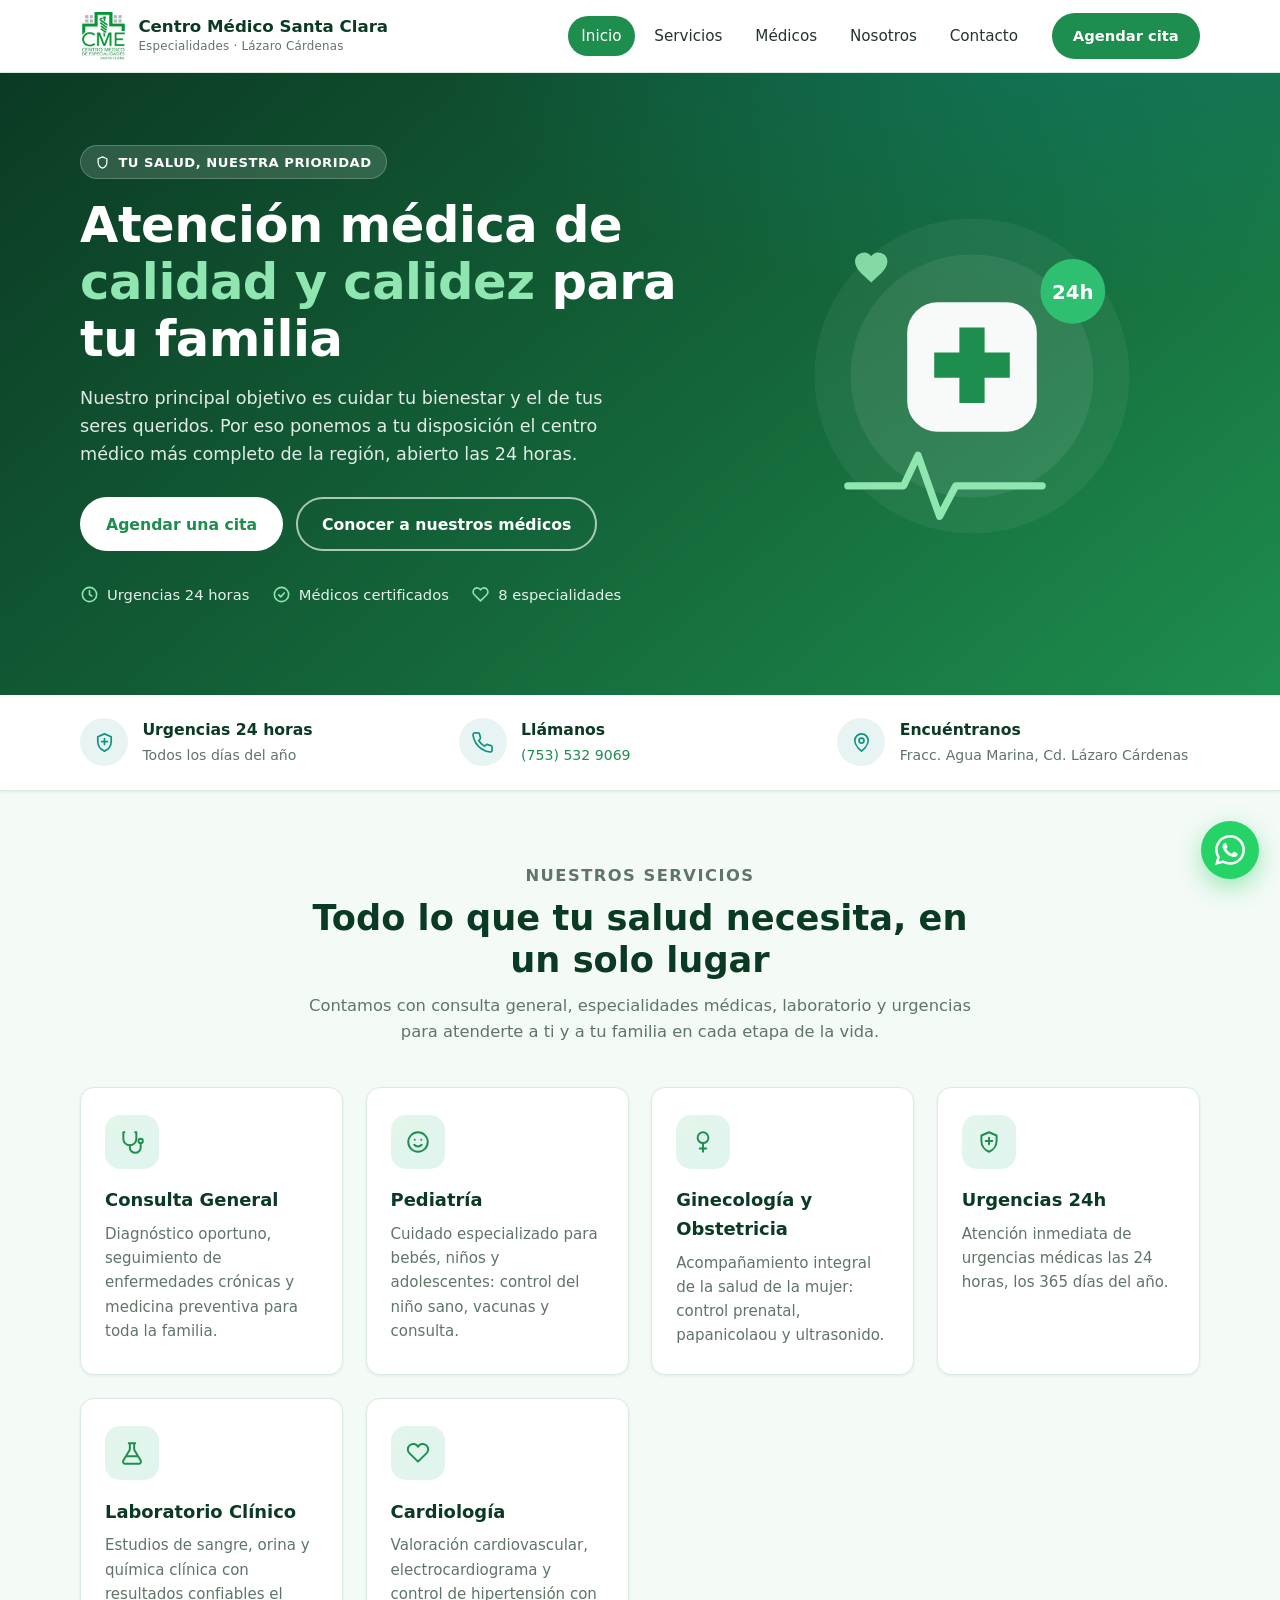
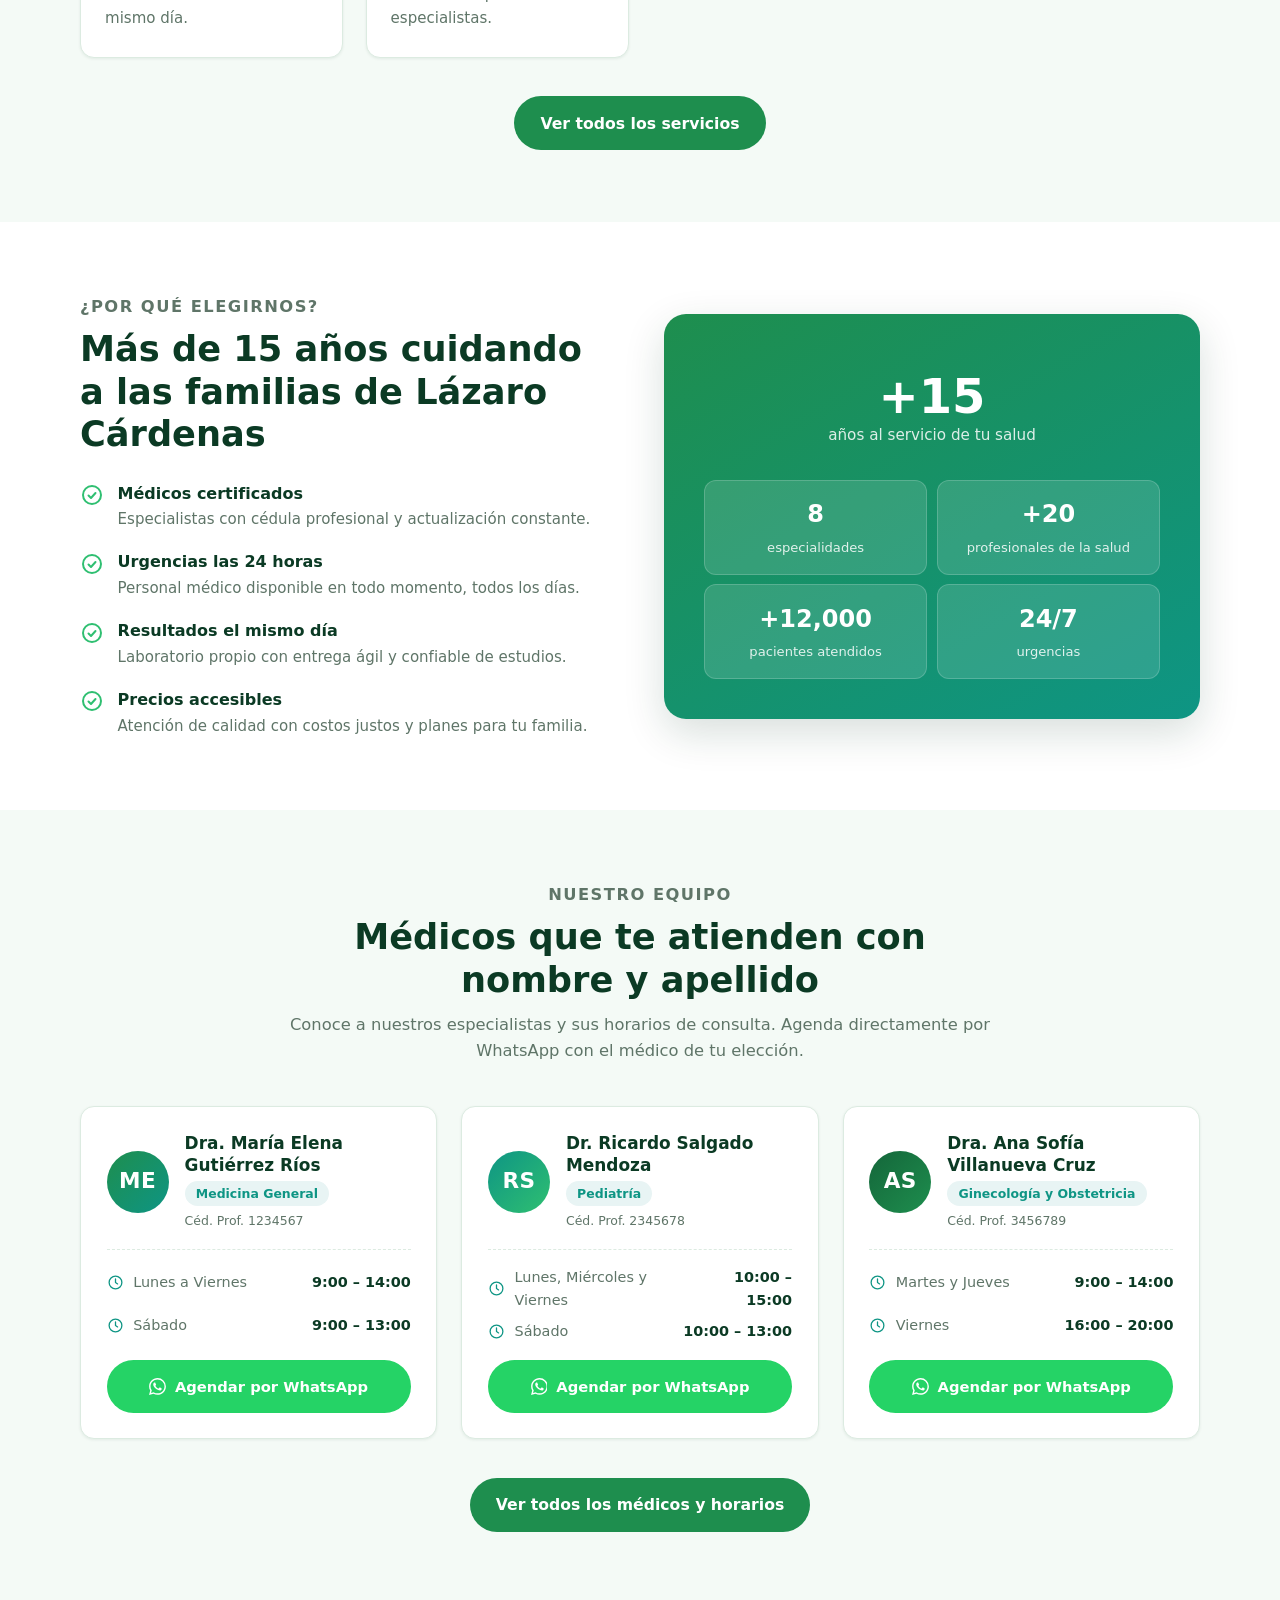
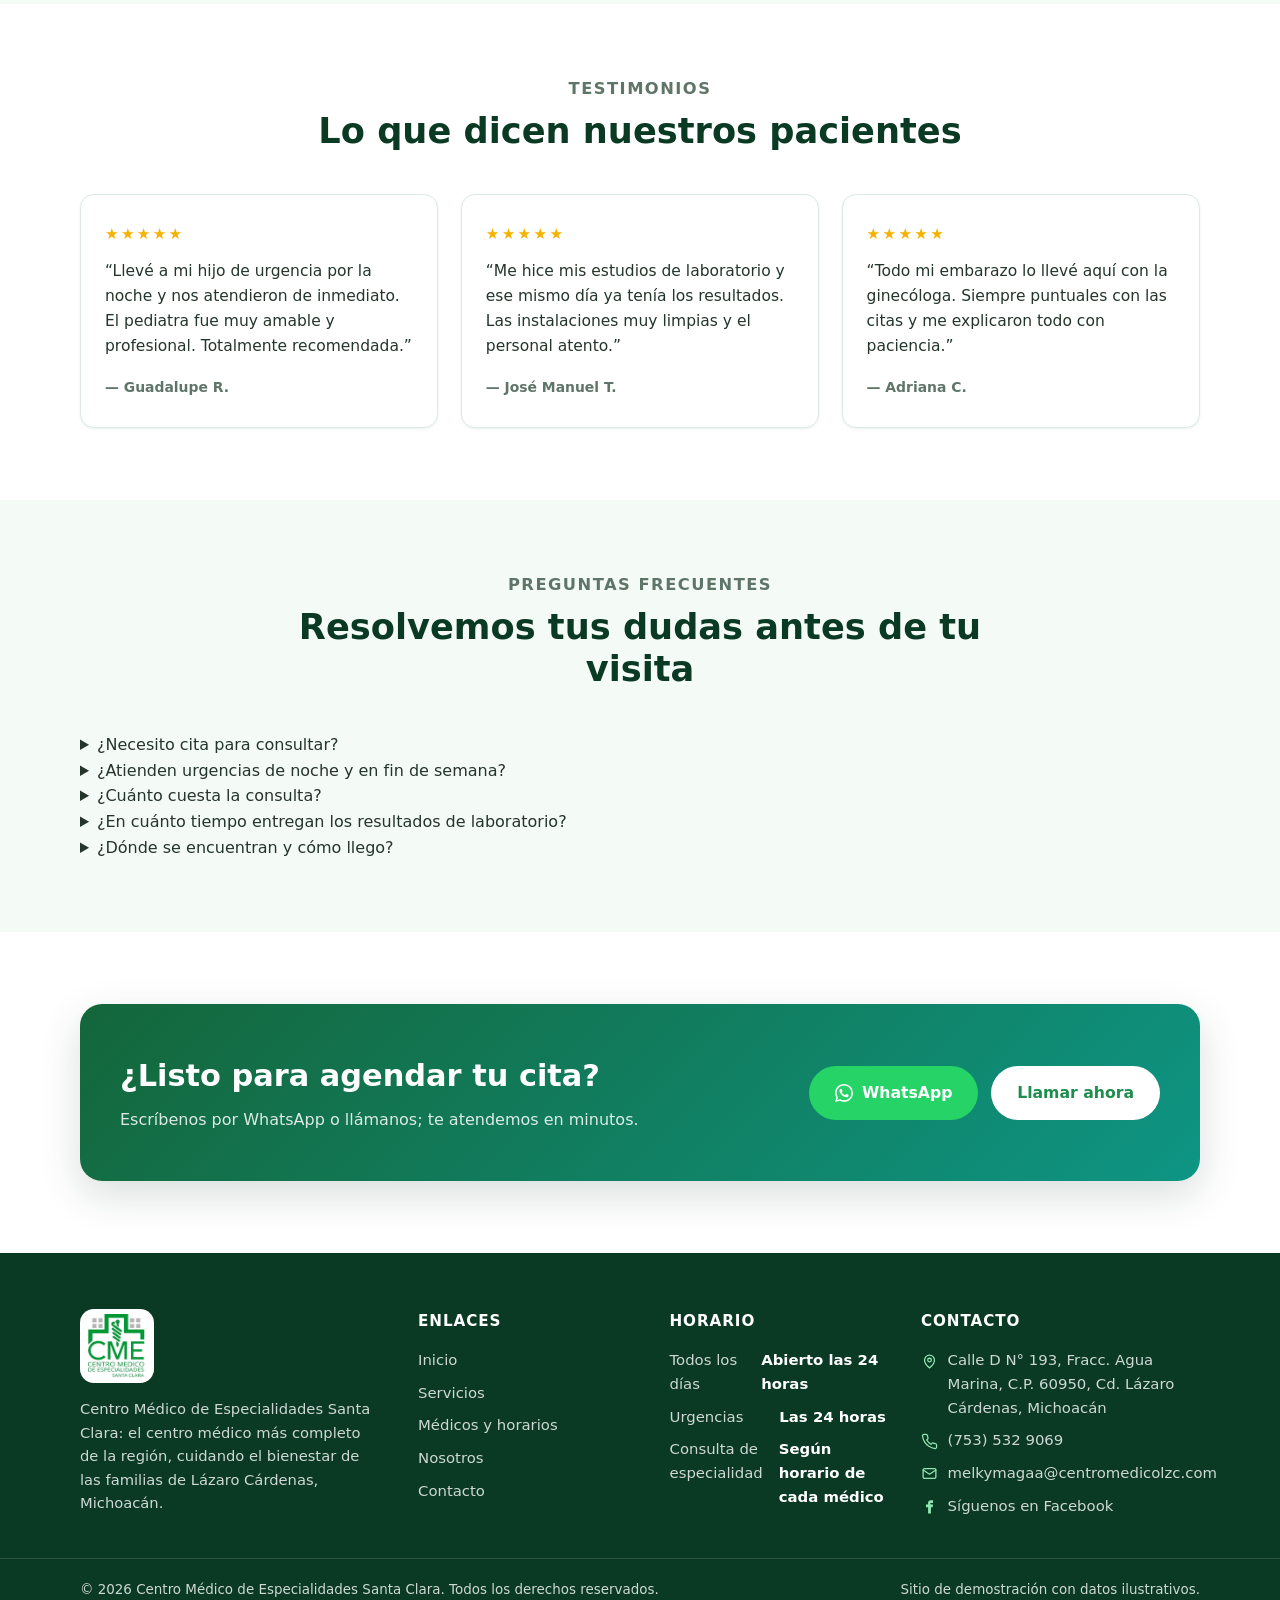
==== commit dac7aa44: "Add files via upload" ====
--- a/index.html
+++ b/index.html
@@ -5,10 +5,21 @@
   <meta name="viewport" content="width=device-width, initial-scale=1.0">
   <title>Centro Médico de Especialidades Santa Clara — Lázaro Cárdenas, Michoacán</title>
   <meta name="description" content="Centro Médico de Especialidades Santa Clara en Lázaro Cárdenas, Michoacán: especialidades médicas, laboratorio y urgencias las 24 horas. Agenda tu cita por WhatsApp o teléfono.">
+  <!-- ⚠ ANTES DE PUBLICAR: reemplazar TU-DOMINIO.com por el dominio real en las
+       5 páginas. Sin una URL absoluta, WhatsApp y Facebook no muestran la imagen
+       de previsualización al compartir el enlace. -->
+  <link rel="canonical" href="https://TU-DOMINIO.com/index.html">
   <meta property="og:title" content="Centro Médico de Especialidades Santa Clara — Lázaro Cárdenas">
   <meta property="og:description" content="El centro médico más completo de la región: especialidades, laboratorio y atención las 24 horas.">
   <meta property="og:type" content="website">
   <meta property="og:locale" content="es_MX">
+  <meta property="og:site_name" content="Centro Médico de Especialidades Santa Clara">
+  <meta property="og:url" content="https://TU-DOMINIO.com/index.html">
+  <meta property="og:image" content="https://TU-DOMINIO.com/assets/og-image.jpg">
+  <meta property="og:image:width" content="1200">
+  <meta property="og:image:height" content="630">
+  <meta property="og:image:alt" content="Centro Médico de Especialidades Santa Clara — Urgencias 24 horas en Lázaro Cárdenas, Michoacán">
+  <meta name="twitter:card" content="summary_large_image">
   <link rel="icon" href="data:image/svg+xml,<svg xmlns='http://www.w3.org/2000/svg' viewBox='0 0 64 64'><rect width='64' height='64' rx='14' fill='%231e8e4e'/><path d='M27 14h10v13h13v10H37v13H27V37H14V27h13z' fill='white'/></svg>">
   <link rel="stylesheet" href="css/styles.css">
 </head>
@@ -224,8 +235,43 @@
       </div>
     </section>
 
+    <!-- ============ PREGUNTAS FRECUENTES ============
+         ⚠ Confirmar cada respuesta con el cliente antes de publicar.
+         Si se edita una pregunta aquí, actualizar también el bloque
+         JSON-LD de FAQPage al final de esta página. -->
+    <section class="section">
+      <div class="container">
+        <div class="section-head center">
+          <p class="eyebrow">Preguntas frecuentes</p>
+          <h2>Resolvemos tus dudas antes de tu visita</h2>
+        </div>
+        <div class="faq">
+          <details>
+            <summary>¿Necesito cita para consultar?</summary>
+            <div class="faq-body">Para consulta de especialidad te recomendamos agendar por WhatsApp o teléfono, así te aseguramos el horario del médico que buscas. Las urgencias se atienden de inmediato, sin cita, a cualquier hora.</div>
+          </details>
+          <details>
+            <summary>¿Atienden urgencias de noche y en fin de semana?</summary>
+            <div class="faq-body">Sí. Contamos con médico de guardia las 24 horas, los 365 días del año, incluidos domingos y días festivos.</div>
+          </details>
+          <details>
+            <summary>¿Cuánto cuesta la consulta?</summary>
+            <div class="faq-body">Manejamos costos accesibles que varían según la especialidad y los estudios que se requieran. Escríbenos por <a href="#" data-cfg-href="wa" target="_blank" rel="noopener">WhatsApp</a> y con gusto te damos el costo actualizado, sin compromiso.</div>
+          </details>
+          <details>
+            <summary>¿En cuánto tiempo entregan los resultados de laboratorio?</summary>
+            <div class="faq-body">La mayoría de los estudios de rutina se entregan el mismo día. Para perfiles especiales te indicamos el tiempo exacto al momento de tomar la muestra.</div>
+          </details>
+          <details>
+            <summary>¿Dónde se encuentran y cómo llego?</summary>
+            <div class="faq-body">Estamos en <span data-cfg="direccion"></span>. Puedes abrir la ruta directamente en <a data-cfg-href="mapa" href="#" target="_blank" rel="noopener">Google Maps</a>.</div>
+          </details>
+        </div>
+      </div>
+    </section>
+
     <!-- ============ CTA FINAL ============ -->
-    <section class="section">
+    <section class="section alt">
       <div class="container">
         <div class="cta-banner reveal">
           <div>
@@ -299,5 +345,90 @@
   <script src="js/data.js"></script>
   <script src="js/main.js"></script>
   <script src="js/medicos.js"></script>
+
+  <!-- ============================================================
+       DATOS ESTRUCTURADOS (schema.org)
+       Esto es lo que permite a Google mostrar dirección, teléfono y
+       horario de la clínica directamente en los resultados de búsqueda.
+
+       ⚠ Google NO ejecuta config.js para leer esto, así que los datos
+       van escritos a mano: si cambias teléfono, dirección o correo en
+       js/config.js, cámbialos TAMBIÉN aquí. Es el único lugar del sitio
+       donde los datos de contacto se repiten.
+       ============================================================ -->
+  <script type="application/ld+json">
+  {
+    "@context": "https://schema.org",
+    "@type": "MedicalClinic",
+    "name": "Centro Médico de Especialidades Santa Clara",
+    "description": "Centro médico con especialidades, laboratorio clínico, imagenología y urgencias las 24 horas en Lázaro Cárdenas, Michoacán.",
+    "url": "https://TU-DOMINIO.com/",
+    "image": "https://TU-DOMINIO.com/assets/og-image.jpg",
+    "logo": "https://TU-DOMINIO.com/assets/logo.jpg",
+    "telephone": "+527535329069",
+    "email": "melkymagaa@centromedicolzc.com",
+    "priceRange": "$$",
+    "currenciesAccepted": "MXN",
+    "address": {
+      "@type": "PostalAddress",
+      "streetAddress": "Calle D N° 193, Fracc. Agua Marina",
+      "addressLocality": "Ciudad Lázaro Cárdenas",
+      "addressRegion": "Michoacán",
+      "postalCode": "60950",
+      "addressCountry": "MX"
+    },
+    "openingHoursSpecification": [{
+      "@type": "OpeningHoursSpecification",
+      "dayOfWeek": ["Monday", "Tuesday", "Wednesday", "Thursday", "Friday", "Saturday", "Sunday"],
+      "opens": "00:00",
+      "closes": "23:59"
+    }],
+    "availableService": [
+      { "@type": "MedicalProcedure", "name": "Urgencias 24 horas" },
+      { "@type": "MedicalProcedure", "name": "Laboratorio clínico" },
+      { "@type": "MedicalProcedure", "name": "Rayos X e imagenología" }
+    ],
+    "medicalSpecialty": [
+      "Pediatric", "Obstetric", "Cardiovascular", "Dermatology",
+      "Emergency", "Internal", "Musculoskeletal", "Dentistry"
+    ],
+    "sameAs": ["https://www.facebook.com/profile.php?id=100057571564324"]
+  }
+  </script>
+
+  <!-- Preguntas frecuentes: si editas la sección de FAQ de arriba, actualiza esto. -->
+  <script type="application/ld+json">
+  {
+    "@context": "https://schema.org",
+    "@type": "FAQPage",
+    "mainEntity": [
+      {
+        "@type": "Question",
+        "name": "¿Necesito cita para consultar?",
+        "acceptedAnswer": { "@type": "Answer", "text": "Para consulta de especialidad recomendamos agendar por WhatsApp o teléfono para asegurar el horario del médico. Las urgencias se atienden de inmediato, sin cita, a cualquier hora." }
+      },
+      {
+        "@type": "Question",
+        "name": "¿Atienden urgencias de noche y en fin de semana?",
+        "acceptedAnswer": { "@type": "Answer", "text": "Sí. Contamos con médico de guardia las 24 horas, los 365 días del año, incluidos domingos y días festivos." }
+      },
+      {
+        "@type": "Question",
+        "name": "¿Cuánto cuesta la consulta?",
+        "acceptedAnswer": { "@type": "Answer", "text": "Los costos varían según la especialidad y los estudios que se requieran. Escríbenos por WhatsApp y te damos el costo actualizado, sin compromiso." }
+      },
+      {
+        "@type": "Question",
+        "name": "¿En cuánto tiempo entregan los resultados de laboratorio?",
+        "acceptedAnswer": { "@type": "Answer", "text": "La mayoría de los estudios de rutina se entregan el mismo día. Para perfiles especiales indicamos el tiempo exacto al tomar la muestra." }
+      },
+      {
+        "@type": "Question",
+        "name": "¿Dónde se encuentran y cómo llego?",
+        "acceptedAnswer": { "@type": "Answer", "text": "Estamos en Calle D N° 193, Fracc. Agua Marina, C.P. 60950, Cd. Lázaro Cárdenas, Michoacán. Puedes abrir la ruta directamente en Google Maps." }
+      }
+    ]
+  }
+  </script>
 </body>
 </html>
